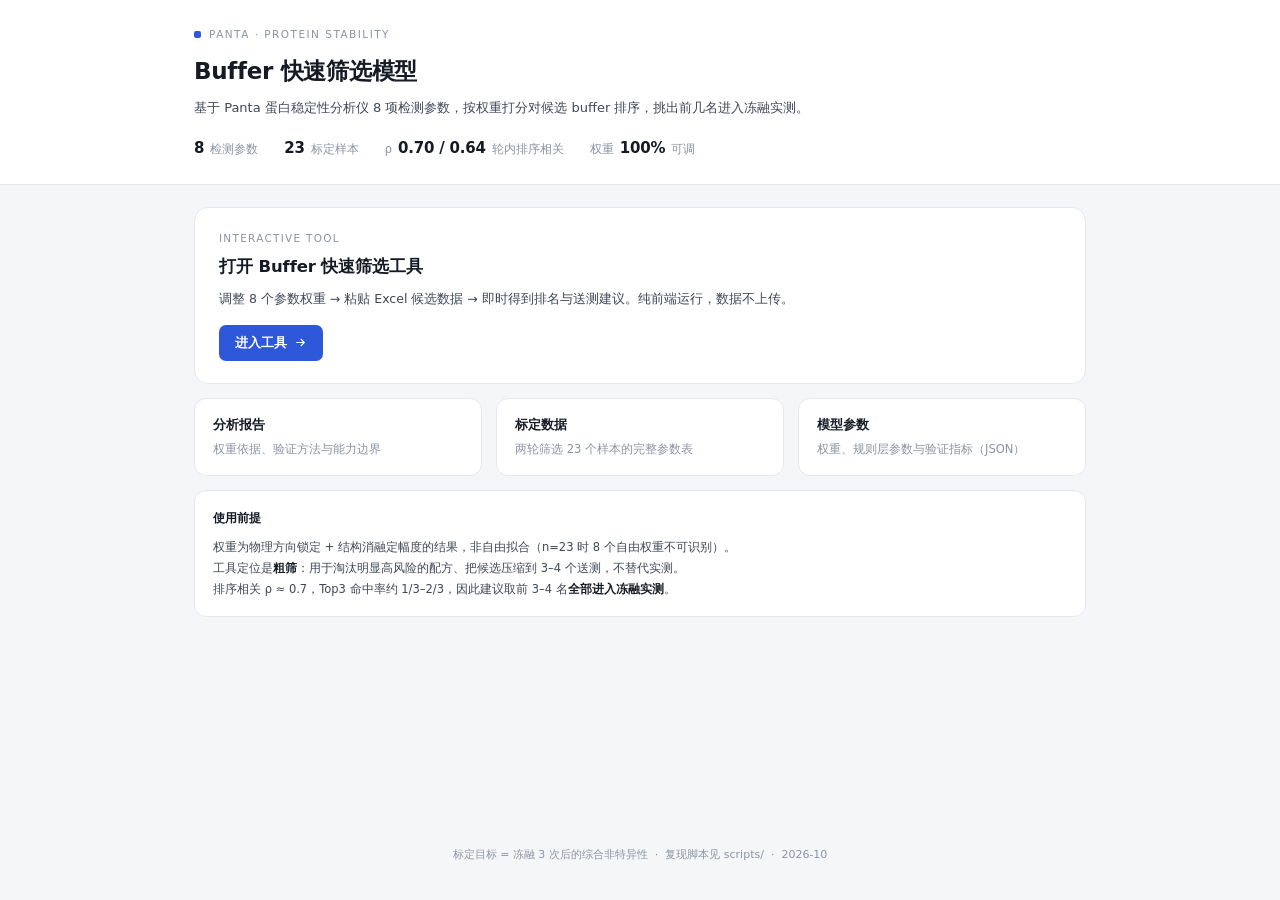
==== index.html @ dfb28c68 "Buffer 快速筛选模型：8 参数权重打分工具与标定数据" ====
<!DOCTYPE html>
<html lang="zh-CN">
<head>
<meta charset="UTF-8">
<meta name="viewport" content="width=device-width, initial-scale=1.0">
<title>Buffer 快速筛选 · 8 参数权重模型</title>
<style>
  :root{
    --bg:#f5f6f8; --card:#fff;
    --ink:#151a24; --ink2:#3f4756; --muted:#8b93a3;
    --line:#e5e8ee; --line2:#f0f2f6;
    --accent:#2f57d9; --accent-soft:#eef2fd;
  }
  *{margin:0;padding:0;box-sizing:border-box}
  body{
    font-family:"Segoe UI","Microsoft YaHei",system-ui,sans-serif;
    background:var(--bg); color:var(--ink);
    font-size:14px; line-height:1.6;
    -webkit-font-smoothing:antialiased;
    min-height:100vh; display:flex; flex-direction:column;
  }
  .num{font-variant-numeric:tabular-nums}
  .top{background:var(--card);border-bottom:1px solid var(--line)}
  .top .inner{max-width:940px;margin:0 auto;padding:26px 24px 24px}
  .mark{display:flex;align-items:center;gap:8px;font-size:10.5px;letter-spacing:.14em;
        text-transform:uppercase;color:var(--muted)}
  .mark i{width:7px;height:7px;border-radius:2px;background:var(--accent);display:block}
  h1{font-size:23px;font-weight:650;letter-spacing:-.3px;margin-top:10px}
  .lead{font-size:13px;color:var(--ink2);margin-top:8px;max-width:700px}
  .chips{display:flex;gap:26px;margin-top:18px;flex-wrap:wrap}
  .chip{display:flex;align-items:baseline;gap:6px;font-size:11.5px;color:var(--muted)}
  .chip b{font-size:15px;font-weight:650;color:var(--ink);letter-spacing:-.2px}

  .shell{max-width:940px;width:100%;margin:0 auto;padding:22px 24px 56px;flex:1}

  .hero{
    display:block; text-decoration:none; color:inherit;
    background:var(--card); border:1px solid var(--line); border-radius:14px;
    padding:22px 24px; transition:.18s; position:relative;
  }
  .hero:hover{border-color:#c9d3ec; box-shadow:0 4px 20px rgba(47,87,217,.07); transform:translateY(-1px)}
  .hero .eyebrow{font-size:10.5px;letter-spacing:.12em;text-transform:uppercase;color:var(--muted)}
  .hero h2{font-size:16.5px;font-weight:650;margin-top:7px;letter-spacing:-.1px}
  .hero p{font-size:12.5px;color:var(--ink2);margin-top:8px;max-width:600px}
  .hero .go{
    display:inline-flex; align-items:center; gap:7px; margin-top:16px;
    background:var(--accent); color:#fff; font-size:12.5px; font-weight:600;
    padding:8px 16px; border-radius:7px;
  }
  .hero:hover .go{opacity:.93}
  .hero .go svg{width:13px;height:13px;fill:none;stroke:#fff;stroke-width:2;stroke-linecap:round;stroke-linejoin:round}

  .grid{display:grid;grid-template-columns:repeat(3,1fr);gap:14px;margin-top:14px}
  @media(max-width:760px){ .grid{grid-template-columns:1fr} .chips{gap:18px} }
  a.card{
    display:block; text-decoration:none; color:inherit;
    background:var(--card); border:1px solid var(--line); border-radius:12px;
    padding:16px 18px; transition:.18s;
  }
  a.card:hover{border-color:#c9d3ec; box-shadow:0 3px 14px rgba(47,87,217,.06)}
  a.card .t{font-size:13px;font-weight:600}
  a.card .d{font-size:11.5px;color:var(--muted);margin-top:5px;line-height:1.65}

  .note{
    background:var(--card); border:1px solid var(--line); border-radius:12px;
    padding:16px 18px; margin-top:14px; font-size:11.5px; color:var(--ink2); line-height:1.85;
  }
  .note b{font-weight:600;color:var(--ink)}
  .note .hd{font-size:12px;font-weight:650;color:var(--ink);margin-bottom:7px}

  footer{
    max-width:940px;margin:0 auto;padding:0 24px 34px;
    font-size:11px;color:var(--muted);line-height:1.9;
  }
</style>
</head>
<body>

<div class="top">
  <div class="inner">
    <div class="mark"><i></i>Panta · Protein Stability</div>
    <h1>Buffer 快速筛选模型</h1>
    <div class="lead">基于 Panta 蛋白稳定性分析仪 8 项检测参数，按权重打分对候选 buffer 排序，挑出前几名进入冻融实测。</div>
    <div class="chips">
      <span class="chip"><b>8</b>检测参数</span>
      <span class="chip"><b>23</b>标定样本</span>
      <span class="chip">ρ <b class="num">0.70 / 0.64</b>轮内排序相关</span>
      <span class="chip">权重 <b>100%</b>可调</span>
    </div>
  </div>
</div>

<div class="shell">

  <a class="hero" href="./Buffer%E5%BF%AB%E9%80%9F%E7%AD%9B%E9%80%89%E5%B7%A5%E5%85%B7.html">
    <div class="eyebrow">Interactive Tool</div>
    <h2>打开 Buffer 快速筛选工具</h2>
    <p>调整 8 个参数权重 → 粘贴 Excel 候选数据 → 即时得到排名与送测建议。纯前端运行，数据不上传。</p>
    <span class="go">进入工具
      <svg viewBox="0 0 24 24"><path d="M5 12h14M13 6l6 6-6 6"/></svg>
    </span>
  </a>

  <div class="grid">
    <a class="card" href="./%E5%88%86%E6%9E%90%E6%8A%A5%E5%91%8A.md">
      <div class="t">分析报告</div>
      <div class="d">权重依据、验证方法与能力边界</div>
    </a>
    <a class="card" href="./data/buffer_screening.csv">
      <div class="t">标定数据</div>
      <div class="d">两轮筛选 23 个样本的完整参数表</div>
    </a>
    <a class="card" href="./model/eight_param_model.json">
      <div class="t">模型参数</div>
      <div class="d">权重、规则层参数与验证指标（JSON）</div>
    </a>
  </div>

  <div class="note">
    <div class="hd">使用前提</div>
    权重为物理方向锁定 + 结构消融定幅度的结果，非自由拟合（n=23 时 8 个自由权重不可识别）。<br>
    工具定位是<b>粗筛</b>：用于淘汰明显高风险的配方、把候选压缩到 3–4 个送测，不替代实测。<br>
    排序相关 ρ ≈ 0.7，Top3 命中率约 1/3–2/3，因此建议取前 3–4 名<b>全部进入冻融实测</b>。
  </div>

</div>

<footer>
  标定目标 = 冻融 3 次后的综合非特异性 &nbsp;·&nbsp; 复现脚本见 scripts/ &nbsp;·&nbsp; 2026-10
</footer>

</body>
</html>
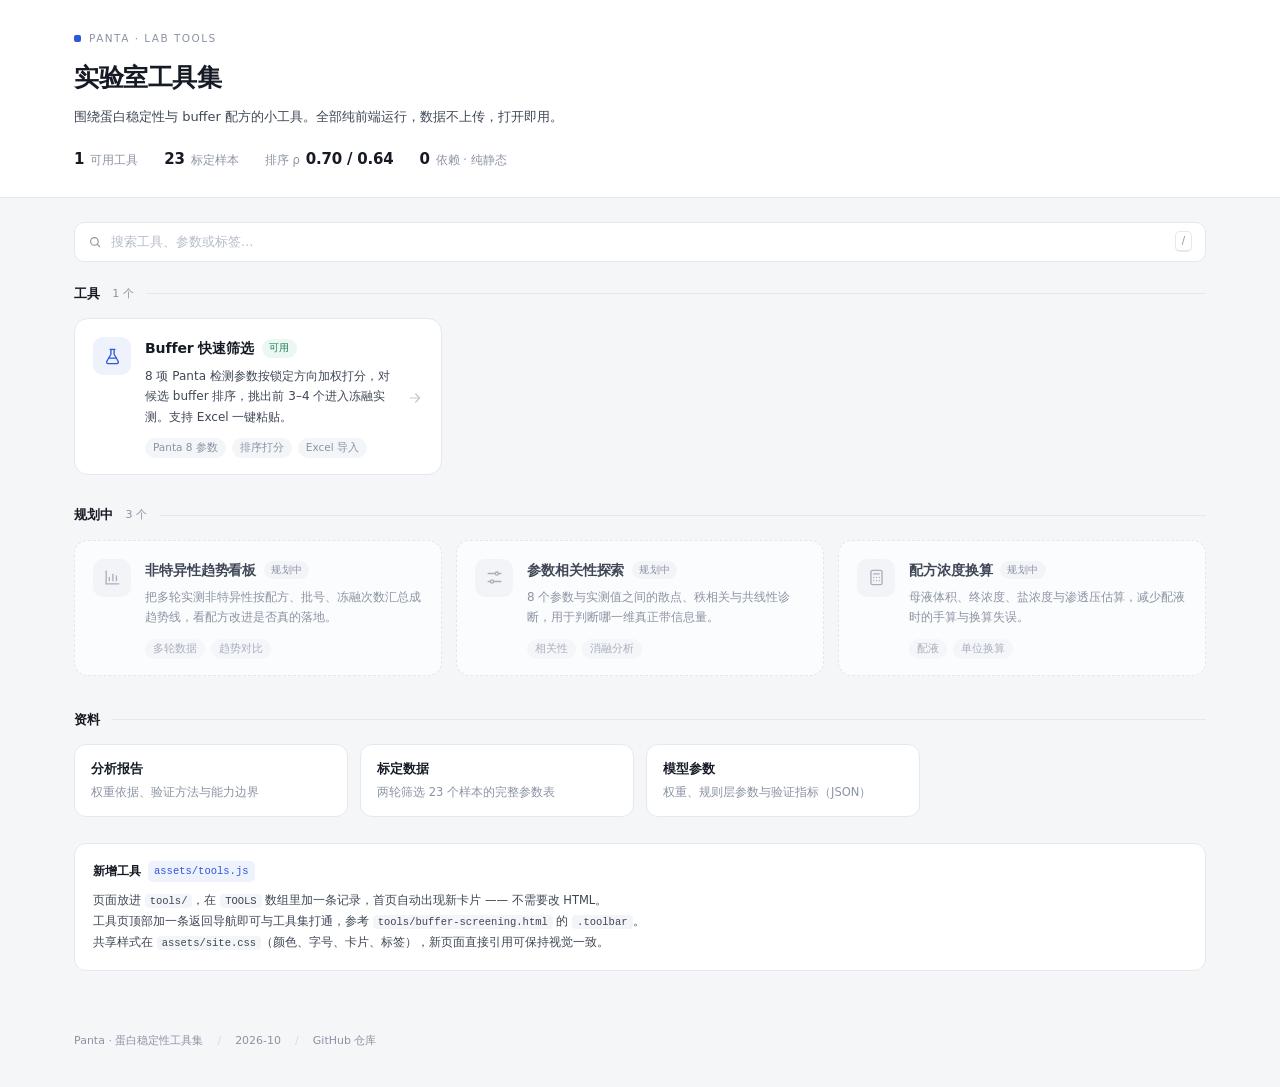
==== commit 09dbe9db: "重构为工具集：首页目录 + tools/ 工具页 + 共享样式与工具注册表" ====
--- a/index.html
+++ b/index.html
@@ -3,131 +3,80 @@
 <head>
 <meta charset="UTF-8">
 <meta name="viewport" content="width=device-width, initial-scale=1.0">
-<title>Buffer 快速筛选 · 8 参数权重模型</title>
-<style>
-  :root{
-    --bg:#f5f6f8; --card:#fff;
-    --ink:#151a24; --ink2:#3f4756; --muted:#8b93a3;
-    --line:#e5e8ee; --line2:#f0f2f6;
-    --accent:#2f57d9; --accent-soft:#eef2fd;
-  }
-  *{margin:0;padding:0;box-sizing:border-box}
-  body{
-    font-family:"Segoe UI","Microsoft YaHei",system-ui,sans-serif;
-    background:var(--bg); color:var(--ink);
-    font-size:14px; line-height:1.6;
-    -webkit-font-smoothing:antialiased;
-    min-height:100vh; display:flex; flex-direction:column;
-  }
-  .num{font-variant-numeric:tabular-nums}
-  .top{background:var(--card);border-bottom:1px solid var(--line)}
-  .top .inner{max-width:940px;margin:0 auto;padding:26px 24px 24px}
-  .mark{display:flex;align-items:center;gap:8px;font-size:10.5px;letter-spacing:.14em;
-        text-transform:uppercase;color:var(--muted)}
-  .mark i{width:7px;height:7px;border-radius:2px;background:var(--accent);display:block}
-  h1{font-size:23px;font-weight:650;letter-spacing:-.3px;margin-top:10px}
-  .lead{font-size:13px;color:var(--ink2);margin-top:8px;max-width:700px}
-  .chips{display:flex;gap:26px;margin-top:18px;flex-wrap:wrap}
-  .chip{display:flex;align-items:baseline;gap:6px;font-size:11.5px;color:var(--muted)}
-  .chip b{font-size:15px;font-weight:650;color:var(--ink);letter-spacing:-.2px}
-
-  .shell{max-width:940px;width:100%;margin:0 auto;padding:22px 24px 56px;flex:1}
-
-  .hero{
-    display:block; text-decoration:none; color:inherit;
-    background:var(--card); border:1px solid var(--line); border-radius:14px;
-    padding:22px 24px; transition:.18s; position:relative;
-  }
-  .hero:hover{border-color:#c9d3ec; box-shadow:0 4px 20px rgba(47,87,217,.07); transform:translateY(-1px)}
-  .hero .eyebrow{font-size:10.5px;letter-spacing:.12em;text-transform:uppercase;color:var(--muted)}
-  .hero h2{font-size:16.5px;font-weight:650;margin-top:7px;letter-spacing:-.1px}
-  .hero p{font-size:12.5px;color:var(--ink2);margin-top:8px;max-width:600px}
-  .hero .go{
-    display:inline-flex; align-items:center; gap:7px; margin-top:16px;
-    background:var(--accent); color:#fff; font-size:12.5px; font-weight:600;
-    padding:8px 16px; border-radius:7px;
-  }
-  .hero:hover .go{opacity:.93}
-  .hero .go svg{width:13px;height:13px;fill:none;stroke:#fff;stroke-width:2;stroke-linecap:round;stroke-linejoin:round}
-
-  .grid{display:grid;grid-template-columns:repeat(3,1fr);gap:14px;margin-top:14px}
-  @media(max-width:760px){ .grid{grid-template-columns:1fr} .chips{gap:18px} }
-  a.card{
-    display:block; text-decoration:none; color:inherit;
-    background:var(--card); border:1px solid var(--line); border-radius:12px;
-    padding:16px 18px; transition:.18s;
-  }
-  a.card:hover{border-color:#c9d3ec; box-shadow:0 3px 14px rgba(47,87,217,.06)}
-  a.card .t{font-size:13px;font-weight:600}
-  a.card .d{font-size:11.5px;color:var(--muted);margin-top:5px;line-height:1.65}
-
-  .note{
-    background:var(--card); border:1px solid var(--line); border-radius:12px;
-    padding:16px 18px; margin-top:14px; font-size:11.5px; color:var(--ink2); line-height:1.85;
-  }
-  .note b{font-weight:600;color:var(--ink)}
-  .note .hd{font-size:12px;font-weight:650;color:var(--ink);margin-bottom:7px}
-
-  footer{
-    max-width:940px;margin:0 auto;padding:0 24px 34px;
-    font-size:11px;color:var(--muted);line-height:1.9;
-  }
-</style>
+<title>实验室工具集 · Panta</title>
+<meta name="description" content="蛋白稳定性与 buffer 配方相关的小工具集合：快速筛选、趋势看板、参数探索。">
+<link rel="stylesheet" href="assets/site.css">
 </head>
 <body>
 
 <div class="top">
   <div class="inner">
-    <div class="mark"><i></i>Panta · Protein Stability</div>
-    <h1>Buffer 快速筛选模型</h1>
-    <div class="lead">基于 Panta 蛋白稳定性分析仪 8 项检测参数，按权重打分对候选 buffer 排序，挑出前几名进入冻融实测。</div>
+    <div class="mark"><i></i>Panta · Lab Tools</div>
+    <h1>实验室工具集</h1>
+    <div class="lead">围绕蛋白稳定性与 buffer 配方的小工具。全部纯前端运行，数据不上传，打开即用。</div>
     <div class="chips">
-      <span class="chip"><b>8</b>检测参数</span>
-      <span class="chip"><b>23</b>标定样本</span>
-      <span class="chip">ρ <b class="num">0.70 / 0.64</b>轮内排序相关</span>
-      <span class="chip">权重 <b>100%</b>可调</span>
+      <span class="chip"><b id="cntS1">1</b> 可用工具</span>
+      <span class="chip"><b>23</b> 标定样本</span>
+      <span class="chip">排序 ρ <b class="num">0.70 / 0.64</b></span>
+      <span class="chip"><b>0</b> 依赖 · 纯静态</span>
     </div>
   </div>
 </div>
 
 <div class="shell">
 
-  <a class="hero" href="./Buffer%E5%BF%AB%E9%80%9F%E7%AD%9B%E9%80%89%E5%B7%A5%E5%85%B7.html">
-    <div class="eyebrow">Interactive Tool</div>
-    <h2>打开 Buffer 快速筛选工具</h2>
-    <p>调整 8 个参数权重 → 粘贴 Excel 候选数据 → 即时得到排名与送测建议。纯前端运行，数据不上传。</p>
-    <span class="go">进入工具
-      <svg viewBox="0 0 24 24"><path d="M5 12h14M13 6l6 6-6 6"/></svg>
-    </span>
-  </a>
-
-  <div class="grid">
-    <a class="card" href="./%E5%88%86%E6%9E%90%E6%8A%A5%E5%91%8A.md">
-      <div class="t">分析报告</div>
-      <div class="d">权重依据、验证方法与能力边界</div>
-    </a>
-    <a class="card" href="./data/buffer_screening.csv">
-      <div class="t">标定数据</div>
-      <div class="d">两轮筛选 23 个样本的完整参数表</div>
-    </a>
-    <a class="card" href="./model/eight_param_model.json">
-      <div class="t">模型参数</div>
-      <div class="d">权重、规则层参数与验证指标（JSON）</div>
-    </a>
+  <div class="search">
+    <svg viewBox="0 0 24 24"><circle cx="11" cy="11" r="6.5"/><path d="M16 16l4 4"/></svg>
+    <input id="q" type="text" placeholder="搜索工具、参数或标签…" autocomplete="off" aria-label="搜索工具">
+    <button class="clr" id="clr" aria-label="清空" style="display:none">×</button>
+    <kbd>/</kbd>
   </div>
 
+  <div id="sectLive">
+    <div class="sect-hd">
+      <h2>工具</h2>
+      <span class="cnt" id="cntLive">1 个</span>
+      <span class="line"></span>
+    </div>
+    <div class="grid" id="gridLive"></div>
+  </div>
+
+  <div id="sectSoon" style="margin-top:30px">
+    <div class="sect-hd">
+      <h2>规划中</h2>
+      <span class="cnt" id="cntSoon">3 个</span>
+      <span class="line"></span>
+    </div>
+    <div class="grid" id="gridSoon"></div>
+  </div>
+
+  <div class="empty-result" id="noResult" style="display:none">
+    没有匹配的工具。<b>换个关键词</b>，或直接打开 Buffer 快速筛选。
+  </div>
+
+  <div class="sect-hd" style="margin-top:34px">
+    <h2>资料</h2>
+    <span class="line"></span>
+  </div>
+  <div class="docs" id="docList"></div>
+
   <div class="note">
-    <div class="hd">使用前提</div>
-    权重为物理方向锁定 + 结构消融定幅度的结果，非自由拟合（n=23 时 8 个自由权重不可识别）。<br>
-    工具定位是<b>粗筛</b>：用于淘汰明显高风险的配方、把候选压缩到 3–4 个送测，不替代实测。<br>
-    排序相关 ρ ≈ 0.7，Top3 命中率约 1/3–2/3，因此建议取前 3–4 名<b>全部进入冻融实测</b>。
+    <div class="hd">新增工具 <span class="k">assets/tools.js</span></div>
+    页面放进 <code>tools/</code>，在 <code>TOOLS</code> 数组里加一条记录，首页自动出现新卡片 —— 不需要改 HTML。<br>
+    工具页顶部加一条返回导航即可与工具集打通，参考 <code>tools/buffer-screening.html</code> 的 <code>.toolbar</code>。<br>
+    共享样式在 <code>assets/site.css</code>（颜色、字号、卡片、标签），新页面直接引用可保持视觉一致。
   </div>
 
 </div>
 
 <footer>
-  标定目标 = 冻融 3 次后的综合非特异性 &nbsp;·&nbsp; 复现脚本见 scripts/ &nbsp;·&nbsp; 2026-10
+  <span>Panta · 蛋白稳定性工具集</span>
+  <span class="sep">/</span>
+  <span>2026-10</span>
+  <span class="sep">/</span>
+  <a href="https://github.com/JachinHu/buffer-screening-model">GitHub 仓库</a>
 </footer>
 
+<script src="assets/tools.js"></script>
 </body>
 </html>
--- a/assets/site.css
+++ b/assets/site.css
@@ -0,0 +1,171 @@
+/* ==========================================================================
+   实验室工具集 · 共享样式
+   设计变量（新增工具页可直接引用，保持视觉一致）
+   ========================================================================== */
+:root{
+  --bg:#f5f6f8; --card:#fff;
+  --ink:#151a24; --ink2:#3f4756; --muted:#8b93a3;
+  --line:#e5e8ee; --line2:#f0f2f6;
+  --accent:#2f57d9; --accent-soft:#eef2fd;
+  --red:#b8454f; --red-soft:#fbeeef;
+  --amber:#a06f16; --amber-soft:#fbf4e6;
+  --green:#187a55; --green-soft:#ecf7f1;
+  --b:#74819a;
+  --radius:14px;
+  --shadow:0 4px 20px rgba(47,87,217,.07);
+}
+*{margin:0;padding:0;box-sizing:border-box}
+body{
+  font-family:"Segoe UI","Microsoft YaHei",system-ui,sans-serif;
+  background:var(--bg); color:var(--ink);
+  font-size:14px; line-height:1.6;
+  -webkit-font-smoothing:antialiased;
+}
+a{color:inherit}
+.num{font-variant-numeric:tabular-nums}
+
+/* ---------- 工具页顶部返回条 ---------- */
+.toolbar{background:var(--card);border-bottom:1px solid var(--line)}
+.toolbar .inner{
+  max-width:1180px;margin:0 auto;padding:0 24px;height:42px;
+  display:flex;align-items:center;gap:14px;font-size:12px;
+}
+.toolbar .back{
+  display:inline-flex;align-items:center;gap:6px;text-decoration:none;
+  color:var(--ink2);padding:4px 9px 4px 7px;border-radius:7px;transition:.15s;
+}
+.toolbar .back:hover{background:var(--accent-soft);color:var(--accent)}
+.toolbar .back svg{width:12px;height:12px;fill:none;stroke:currentColor;stroke-width:2;stroke-linecap:round;stroke-linejoin:round}
+.toolbar .crumb{color:var(--muted);font-size:11.5px}
+.toolbar .crumb b{font-weight:550;color:var(--ink2)}
+.toolbar .right{margin-left:auto;display:flex;align-items:center;gap:7px;color:var(--muted);font-size:11px}
+.toolbar .right i{width:6px;height:6px;border-radius:50%;background:#25a06b;display:block}
+
+/* ---------- 首页 ---------- */
+.top{background:var(--card);border-bottom:1px solid var(--line)}
+.top .inner{max-width:1180px;margin:0 auto;padding:30px 24px 26px}
+.mark{display:flex;align-items:center;gap:8px;font-size:10.5px;letter-spacing:.14em;
+      text-transform:uppercase;color:var(--muted)}
+.mark i{width:7px;height:7px;border-radius:2px;background:var(--accent);display:block}
+h1{font-size:25px;font-weight:650;letter-spacing:-.4px;margin-top:11px}
+.lead{font-size:13px;color:var(--ink2);margin-top:8px;max-width:660px;line-height:1.75}
+.chips{display:flex;gap:26px;margin-top:18px;flex-wrap:wrap}
+.chip{display:flex;align-items:baseline;gap:6px;font-size:11.5px;color:var(--muted)}
+.chip b{font-size:15px;font-weight:650;color:var(--ink);letter-spacing:-.2px}
+
+.shell{max-width:1180px;margin:0 auto;padding:24px 24px 60px}
+.sect-hd{display:flex;align-items:center;gap:12px;margin:0 0 14px}
+.sect-hd h2{font-size:13px;font-weight:650;letter-spacing:.01em}
+.sect-hd .cnt{font-size:11px;color:var(--muted)}
+.sect-hd .line{flex:1;height:1px;background:var(--line)}
+.sect-hd + .grid{margin-top:0}
+.grid{display:grid;grid-template-columns:repeat(auto-fill,minmax(330px,1fr));gap:14px}
+
+/* 搜索 */
+.search{
+  display:flex;align-items:center;gap:9px;background:var(--card);
+  border:1px solid var(--line);border-radius:10px;padding:0 13px;height:40px;
+  margin-bottom:22px;transition:.15s;
+}
+.search:focus-within{border-color:var(--accent);box-shadow:0 0 0 3px rgba(47,87,217,.07)}
+.search svg{width:14px;height:14px;fill:none;stroke:var(--muted);stroke-width:2;stroke-linecap:round;flex:0 0 auto}
+.search input{
+  flex:1;border:none;outline:none;background:transparent;font-family:inherit;
+  font-size:12.5px;color:var(--ink);height:100%;
+}
+.search input::placeholder{color:#b6bdc9}
+.search kbd{
+  font-family:inherit;font-size:10px;color:var(--muted);border:1px solid var(--line);
+  border-bottom-width:2px;border-radius:5px;padding:1px 6px;line-height:1.6;
+}
+.search .clr{border:none;background:transparent;color:#c3c9d4;font-size:15px;cursor:pointer;
+  line-height:1;padding:0 2px;font-family:inherit}
+.search .clr:hover{color:var(--ink)}
+
+/* 工具卡 */
+a.tool,div.tool{
+  display:flex;gap:14px;align-items:flex-start;text-decoration:none;color:inherit;
+  background:var(--card);border:1px solid var(--line);border-radius:var(--radius);
+  padding:18px 18px 16px;transition:.18s;position:relative;
+}
+a.tool:hover{border-color:#c9d3ec;box-shadow:var(--shadow);transform:translateY(-1px)}
+.tool .ic{
+  flex:0 0 auto;width:38px;height:38px;border-radius:10px;background:var(--accent-soft);
+  display:flex;align-items:center;justify-content:center;
+}
+.tool .ic svg{width:19px;height:19px;fill:none;stroke:var(--accent);stroke-width:1.7;
+  stroke-linecap:round;stroke-linejoin:round}
+.tool .bd{min-width:0;flex:1}
+.tool .nm{display:flex;align-items:center;gap:8px;font-size:14px;font-weight:600;letter-spacing:-.1px}
+.tool .ds{font-size:12px;color:var(--ink2);margin-top:6px;line-height:1.7}
+.tool .tags{display:flex;gap:6px;flex-wrap:wrap;margin-top:11px}
+.tool .tags span{
+  font-size:10.5px;color:var(--muted);background:#f3f5f8;
+  padding:1px 8px;border-radius:20px;line-height:1.7;
+}
+.tool .arw{
+  flex:0 0 auto;align-self:center;color:#c3c9d4;transition:.18s;
+  width:16px;height:16px;display:block;
+}
+.tool .arw svg{width:16px;height:16px;fill:none;stroke:currentColor;stroke-width:1.8;
+  stroke-linecap:round;stroke-linejoin:round}
+a.tool:hover .arw{color:var(--accent);transform:translateX(2px)}
+
+.badge{font-size:9.5px;letter-spacing:.04em;padding:1px 7px;border-radius:20px;line-height:1.7;font-weight:500}
+.badge.live{color:var(--green);background:var(--green-soft)}
+.badge.soon{color:var(--muted);background:#f2f4f8}
+.badge.beta{color:var(--amber);background:var(--amber-soft)}
+
+/* 规划中的卡 */
+div.tool.soon{
+  background:#fbfcfd;border-style:dashed;border-color:#e2e6ee;
+}
+div.tool.soon .ic{background:#f2f4f8}
+div.tool.soon .ic svg{stroke:#a8b0be}
+div.tool.soon .nm{color:var(--ink2)}
+div.tool.soon .ds{color:var(--muted)}
+div.tool.soon .tags span{background:#f5f6f9;color:#a8b0be}
+
+/* 文档行 */
+.docs{display:grid;grid-template-columns:repeat(auto-fill,minmax(220px,1fr));gap:12px;margin-top:14px}
+a.doc{
+  display:block;text-decoration:none;color:inherit;background:var(--card);
+  border:1px solid var(--line);border-radius:12px;padding:14px 16px;transition:.18s;
+}
+a.doc:hover{border-color:#c9d3ec;box-shadow:0 3px 14px rgba(47,87,217,.06)}
+a.doc .t{font-size:12.5px;font-weight:600}
+a.doc .d{font-size:11.5px;color:var(--muted);margin-top:4px;line-height:1.65}
+
+/* 说明条 */
+.note{
+  background:var(--card);border:1px solid var(--line);border-radius:12px;
+  padding:16px 18px;margin-top:26px;font-size:11.5px;color:var(--ink2);line-height:1.85;
+}
+.note .hd{font-size:12px;font-weight:650;color:var(--ink);margin-bottom:7px;display:flex;align-items:center;gap:7px}
+.note .hd .k{font-family:Consolas,"SF Mono",Menlo,monospace;font-size:10.5px;color:var(--accent);
+  background:var(--accent-soft);padding:1px 6px;border-radius:5px;font-weight:400}
+.note code{font-family:Consolas,"SF Mono",Menlo,monospace;font-size:10.5px;
+  background:#f3f5f8;padding:1px 5px;border-radius:4px;color:var(--ink2)}
+
+.empty-result{
+  padding:44px 12px;text-align:center;color:var(--muted);font-size:12.5px;
+  background:var(--card);border:1px dashed var(--line);border-radius:var(--radius);
+}
+.empty-result b{color:var(--ink2);font-weight:550}
+
+footer{
+  max-width:1180px;margin:0 auto;padding:0 24px 36px;
+  font-size:11px;color:var(--muted);line-height:1.9;
+  display:flex;gap:14px;flex-wrap:wrap;align-items:center;
+}
+footer .sep{color:#d6dae3}
+footer a{text-decoration:none}
+footer a:hover{color:var(--accent)}
+
+@media(max-width:760px){
+  .chips{gap:18px}
+  .grid{grid-template-columns:1fr}
+  .top .inner{padding:24px 18px 22px}
+  .shell{padding:20px 18px 48px}
+  h1{font-size:22px}
+}
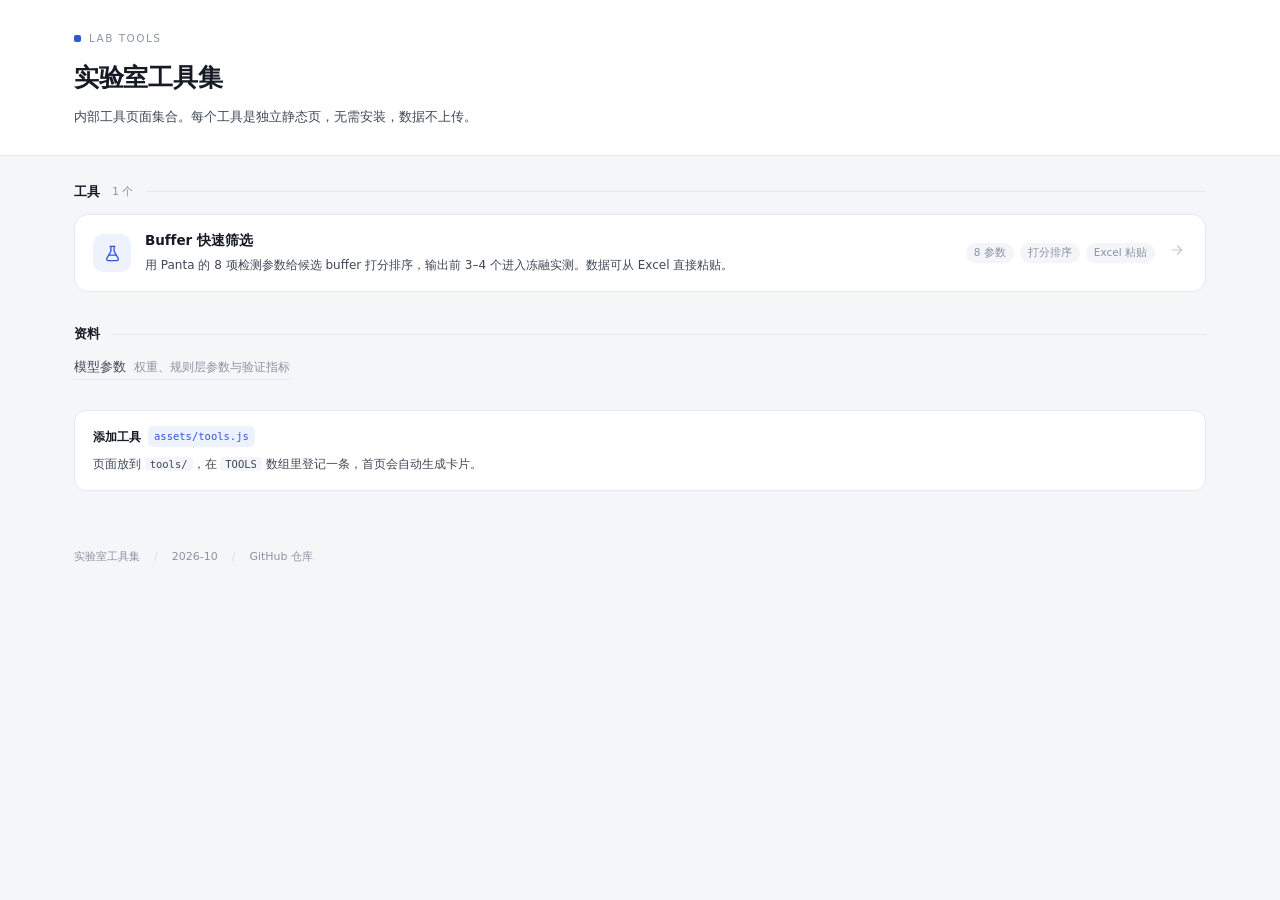
==== commit d9535f64: "首页精简：移除规划中占位与搜索，工具列表改为行式，文案去修饰" ====
--- a/index.html
+++ b/index.html
@@ -3,74 +3,47 @@
 <head>
 <meta charset="UTF-8">
 <meta name="viewport" content="width=device-width, initial-scale=1.0">
-<title>实验室工具集 · Panta</title>
-<meta name="description" content="蛋白稳定性与 buffer 配方相关的小工具集合：快速筛选、趋势看板、参数探索。">
+<title>实验室工具集</title>
 <link rel="stylesheet" href="assets/site.css">
 </head>
 <body>
 
 <div class="top">
   <div class="inner">
-    <div class="mark"><i></i>Panta · Lab Tools</div>
+    <div class="mark"><i></i>Lab Tools</div>
     <h1>实验室工具集</h1>
-    <div class="lead">围绕蛋白稳定性与 buffer 配方的小工具。全部纯前端运行，数据不上传，打开即用。</div>
-    <div class="chips">
-      <span class="chip"><b id="cntS1">1</b> 可用工具</span>
-      <span class="chip"><b>23</b> 标定样本</span>
-      <span class="chip">排序 ρ <b class="num">0.70 / 0.64</b></span>
-      <span class="chip"><b>0</b> 依赖 · 纯静态</span>
-    </div>
+    <div class="lead">内部工具页面集合。每个工具是独立静态页，无需安装，数据不上传。</div>
   </div>
 </div>
 
 <div class="shell">
 
-  <div class="search">
-    <svg viewBox="0 0 24 24"><circle cx="11" cy="11" r="6.5"/><path d="M16 16l4 4"/></svg>
-    <input id="q" type="text" placeholder="搜索工具、参数或标签…" autocomplete="off" aria-label="搜索工具">
-    <button class="clr" id="clr" aria-label="清空" style="display:none">×</button>
-    <kbd>/</kbd>
-  </div>
-
   <div id="sectLive">
     <div class="sect-hd">
       <h2>工具</h2>
-      <span class="cnt" id="cntLive">1 个</span>
+      <span class="cnt" id="cntLive"></span>
       <span class="line"></span>
     </div>
-    <div class="grid" id="gridLive"></div>
+    <div class="list" id="gridLive"></div>
   </div>
 
-  <div id="sectSoon" style="margin-top:30px">
+  <div id="sectDocs" style="margin-top:32px">
     <div class="sect-hd">
-      <h2>规划中</h2>
-      <span class="cnt" id="cntSoon">3 个</span>
+      <h2>资料</h2>
       <span class="line"></span>
     </div>
-    <div class="grid" id="gridSoon"></div>
+    <div class="doclist" id="docList"></div>
   </div>
 
-  <div class="empty-result" id="noResult" style="display:none">
-    没有匹配的工具。<b>换个关键词</b>，或直接打开 Buffer 快速筛选。
-  </div>
-
-  <div class="sect-hd" style="margin-top:34px">
-    <h2>资料</h2>
-    <span class="line"></span>
-  </div>
-  <div class="docs" id="docList"></div>
-
   <div class="note">
-    <div class="hd">新增工具 <span class="k">assets/tools.js</span></div>
-    页面放进 <code>tools/</code>，在 <code>TOOLS</code> 数组里加一条记录，首页自动出现新卡片 —— 不需要改 HTML。<br>
-    工具页顶部加一条返回导航即可与工具集打通，参考 <code>tools/buffer-screening.html</code> 的 <code>.toolbar</code>。<br>
-    共享样式在 <code>assets/site.css</code>（颜色、字号、卡片、标签），新页面直接引用可保持视觉一致。
+    <div class="hd">添加工具 <span class="k">assets/tools.js</span></div>
+    页面放到 <code>tools/</code>，在 <code>TOOLS</code> 数组里登记一条，首页会自动生成卡片。
   </div>
 
 </div>
 
 <footer>
-  <span>Panta · 蛋白稳定性工具集</span>
+  <span>实验室工具集</span>
   <span class="sep">/</span>
   <span>2026-10</span>
   <span class="sep">/</span>
--- a/assets/site.css
+++ b/assets/site.css
@@ -1,6 +1,6 @@
 /* ==========================================================================
    实验室工具集 · 共享样式
-   设计变量（新增工具页可直接引用，保持视觉一致）
+   设计变量（新工具页直接引用，保持视觉一致）
    ========================================================================== */
 :root{
   --bg:#f5f6f8; --card:#fff;
@@ -41,117 +41,76 @@
 .toolbar .right{margin-left:auto;display:flex;align-items:center;gap:7px;color:var(--muted);font-size:11px}
 .toolbar .right i{width:6px;height:6px;border-radius:50%;background:#25a06b;display:block}
 
-/* ---------- 首页 ---------- */
+/* ---------- 首页头部 ---------- */
 .top{background:var(--card);border-bottom:1px solid var(--line)}
 .top .inner{max-width:1180px;margin:0 auto;padding:30px 24px 26px}
 .mark{display:flex;align-items:center;gap:8px;font-size:10.5px;letter-spacing:.14em;
       text-transform:uppercase;color:var(--muted)}
 .mark i{width:7px;height:7px;border-radius:2px;background:var(--accent);display:block}
-h1{font-size:25px;font-weight:650;letter-spacing:-.4px;margin-top:11px}
-.lead{font-size:13px;color:var(--ink2);margin-top:8px;max-width:660px;line-height:1.75}
-.chips{display:flex;gap:26px;margin-top:18px;flex-wrap:wrap}
-.chip{display:flex;align-items:baseline;gap:6px;font-size:11.5px;color:var(--muted)}
-.chip b{font-size:15px;font-weight:650;color:var(--ink);letter-spacing:-.2px}
+h1{font-size:25px;font-weight:650;letter-spacing:-.3px;margin-top:11px}
+.lead{font-size:13px;color:var(--ink2);margin-top:8px;max-width:640px;line-height:1.75}
 
-.shell{max-width:1180px;margin:0 auto;padding:24px 24px 60px}
-.sect-hd{display:flex;align-items:center;gap:12px;margin:0 0 14px}
-.sect-hd h2{font-size:13px;font-weight:650;letter-spacing:.01em}
+.shell{max-width:1180px;margin:0 auto;padding:26px 24px 56px}
+
+/* ---------- 区块标题 ---------- */
+.sect-hd{display:flex;align-items:center;gap:12px;margin:0 0 12px}
+.sect-hd h2{font-size:13px;font-weight:650}
 .sect-hd .cnt{font-size:11px;color:var(--muted)}
 .sect-hd .line{flex:1;height:1px;background:var(--line)}
-.sect-hd + .grid{margin-top:0}
-.grid{display:grid;grid-template-columns:repeat(auto-fill,minmax(330px,1fr));gap:14px}
 
-/* 搜索 */
-.search{
-  display:flex;align-items:center;gap:9px;background:var(--card);
-  border:1px solid var(--line);border-radius:10px;padding:0 13px;height:40px;
-  margin-bottom:22px;transition:.15s;
+/* ---------- 工具列表 ---------- */
+.list{
+  background:var(--card);border:1px solid var(--line);border-radius:var(--radius);
+  overflow:hidden;
 }
-.search:focus-within{border-color:var(--accent);box-shadow:0 0 0 3px rgba(47,87,217,.07)}
-.search svg{width:14px;height:14px;fill:none;stroke:var(--muted);stroke-width:2;stroke-linecap:round;flex:0 0 auto}
-.search input{
-  flex:1;border:none;outline:none;background:transparent;font-family:inherit;
-  font-size:12.5px;color:var(--ink);height:100%;
+.row{
+  display:grid;grid-template-columns:38px minmax(0,1fr) auto 18px;
+  gap:14px;align-items:center;padding:15px 18px;
+  text-decoration:none;color:inherit;border-top:1px solid var(--line2);transition:.15s;
 }
-.search input::placeholder{color:#b6bdc9}
-.search kbd{
-  font-family:inherit;font-size:10px;color:var(--muted);border:1px solid var(--line);
-  border-bottom-width:2px;border-radius:5px;padding:1px 6px;line-height:1.6;
-}
-.search .clr{border:none;background:transparent;color:#c3c9d4;font-size:15px;cursor:pointer;
-  line-height:1;padding:0 2px;font-family:inherit}
-.search .clr:hover{color:var(--ink)}
-
-/* 工具卡 */
-a.tool,div.tool{
-  display:flex;gap:14px;align-items:flex-start;text-decoration:none;color:inherit;
-  background:var(--card);border:1px solid var(--line);border-radius:var(--radius);
-  padding:18px 18px 16px;transition:.18s;position:relative;
-}
-a.tool:hover{border-color:#c9d3ec;box-shadow:var(--shadow);transform:translateY(-1px)}
-.tool .ic{
-  flex:0 0 auto;width:38px;height:38px;border-radius:10px;background:var(--accent-soft);
+.row:first-child{border-top:none}
+.row:hover{background:#fafbfe}
+.row .ic{
+  width:38px;height:38px;border-radius:10px;background:var(--accent-soft);
   display:flex;align-items:center;justify-content:center;
 }
-.tool .ic svg{width:19px;height:19px;fill:none;stroke:var(--accent);stroke-width:1.7;
+.row .ic svg{width:19px;height:19px;fill:none;stroke:var(--accent);stroke-width:1.7;
   stroke-linecap:round;stroke-linejoin:round}
-.tool .bd{min-width:0;flex:1}
-.tool .nm{display:flex;align-items:center;gap:8px;font-size:14px;font-weight:600;letter-spacing:-.1px}
-.tool .ds{font-size:12px;color:var(--ink2);margin-top:6px;line-height:1.7}
-.tool .tags{display:flex;gap:6px;flex-wrap:wrap;margin-top:11px}
-.tool .tags span{
-  font-size:10.5px;color:var(--muted);background:#f3f5f8;
-  padding:1px 8px;border-radius:20px;line-height:1.7;
-}
-.tool .arw{
-  flex:0 0 auto;align-self:center;color:#c3c9d4;transition:.18s;
-  width:16px;height:16px;display:block;
-}
-.tool .arw svg{width:16px;height:16px;fill:none;stroke:currentColor;stroke-width:1.8;
+.row .bd{min-width:0}
+.row .nm{display:flex;align-items:center;gap:8px;font-size:13.5px;font-weight:600;letter-spacing:-.05px}
+.row .ds{display:block;font-size:12px;color:var(--ink2);margin-top:4px;line-height:1.65}
+.row .tags{display:flex;gap:6px;flex-wrap:wrap;justify-content:flex-end}
+.row .tags span{font-size:10.5px;color:var(--muted);background:#f3f5f8;
+  padding:1px 8px;border-radius:20px;line-height:1.7;white-space:nowrap}
+.row .arw{color:#c3c9d4;transition:.18s}
+.row .arw svg{width:16px;height:16px;fill:none;stroke:currentColor;stroke-width:1.8;
   stroke-linecap:round;stroke-linejoin:round}
-a.tool:hover .arw{color:var(--accent);transform:translateX(2px)}
+.row:hover .arw{color:var(--accent);transform:translateX(2px)}
 
 .badge{font-size:9.5px;letter-spacing:.04em;padding:1px 7px;border-radius:20px;line-height:1.7;font-weight:500}
 .badge.live{color:var(--green);background:var(--green-soft)}
 .badge.soon{color:var(--muted);background:#f2f4f8}
 .badge.beta{color:var(--amber);background:var(--amber-soft)}
 
-/* 规划中的卡 */
-div.tool.soon{
-  background:#fbfcfd;border-style:dashed;border-color:#e2e6ee;
+/* ---------- 资料 ---------- */
+.doclist{display:flex;flex-wrap:wrap;gap:10px 30px;font-size:12.5px}
+.doclist a{
+  display:inline-flex;align-items:baseline;gap:8px;text-decoration:none;color:var(--ink2);
+  border-bottom:1px solid var(--line);padding-bottom:2px;transition:.15s;
 }
-div.tool.soon .ic{background:#f2f4f8}
-div.tool.soon .ic svg{stroke:#a8b0be}
-div.tool.soon .nm{color:var(--ink2)}
-div.tool.soon .ds{color:var(--muted)}
-div.tool.soon .tags span{background:#f5f6f9;color:#a8b0be}
+.doclist a span{color:var(--muted);font-size:11.5px}
+.doclist a:hover{color:var(--accent);border-color:#c2cfef}
 
-/* 文档行 */
-.docs{display:grid;grid-template-columns:repeat(auto-fill,minmax(220px,1fr));gap:12px;margin-top:14px}
-a.doc{
-  display:block;text-decoration:none;color:inherit;background:var(--card);
-  border:1px solid var(--line);border-radius:12px;padding:14px 16px;transition:.18s;
-}
-a.doc:hover{border-color:#c9d3ec;box-shadow:0 3px 14px rgba(47,87,217,.06)}
-a.doc .t{font-size:12.5px;font-weight:600}
-a.doc .d{font-size:11.5px;color:var(--muted);margin-top:4px;line-height:1.65}
-
-/* 说明条 */
+/* ---------- 说明条 ---------- */
 .note{
   background:var(--card);border:1px solid var(--line);border-radius:12px;
-  padding:16px 18px;margin-top:26px;font-size:11.5px;color:var(--ink2);line-height:1.85;
+  padding:15px 18px;margin-top:30px;font-size:11.5px;color:var(--ink2);line-height:1.85;
 }
-.note .hd{font-size:12px;font-weight:650;color:var(--ink);margin-bottom:7px;display:flex;align-items:center;gap:7px}
+.note .hd{font-size:12px;font-weight:650;color:var(--ink);margin-bottom:6px;display:flex;align-items:center;gap:7px}
 .note .hd .k{font-family:Consolas,"SF Mono",Menlo,monospace;font-size:10.5px;color:var(--accent);
   background:var(--accent-soft);padding:1px 6px;border-radius:5px;font-weight:400}
 .note code{font-family:Consolas,"SF Mono",Menlo,monospace;font-size:10.5px;
   background:#f3f5f8;padding:1px 5px;border-radius:4px;color:var(--ink2)}
-
-.empty-result{
-  padding:44px 12px;text-align:center;color:var(--muted);font-size:12.5px;
-  background:var(--card);border:1px dashed var(--line);border-radius:var(--radius);
-}
-.empty-result b{color:var(--ink2);font-weight:550}
 
 footer{
   max-width:1180px;margin:0 auto;padding:0 24px 36px;
@@ -162,10 +121,10 @@
 footer a{text-decoration:none}
 footer a:hover{color:var(--accent)}
 
-@media(max-width:760px){
-  .chips{gap:18px}
-  .grid{grid-template-columns:1fr}
+@media(max-width:820px){
+  .row{grid-template-columns:34px minmax(0,1fr) 18px}
+  .row .tags{display:none}
   .top .inner{padding:24px 18px 22px}
-  .shell{padding:20px 18px 48px}
+  .shell{padding:22px 18px 46px}
   h1{font-size:22px}
 }
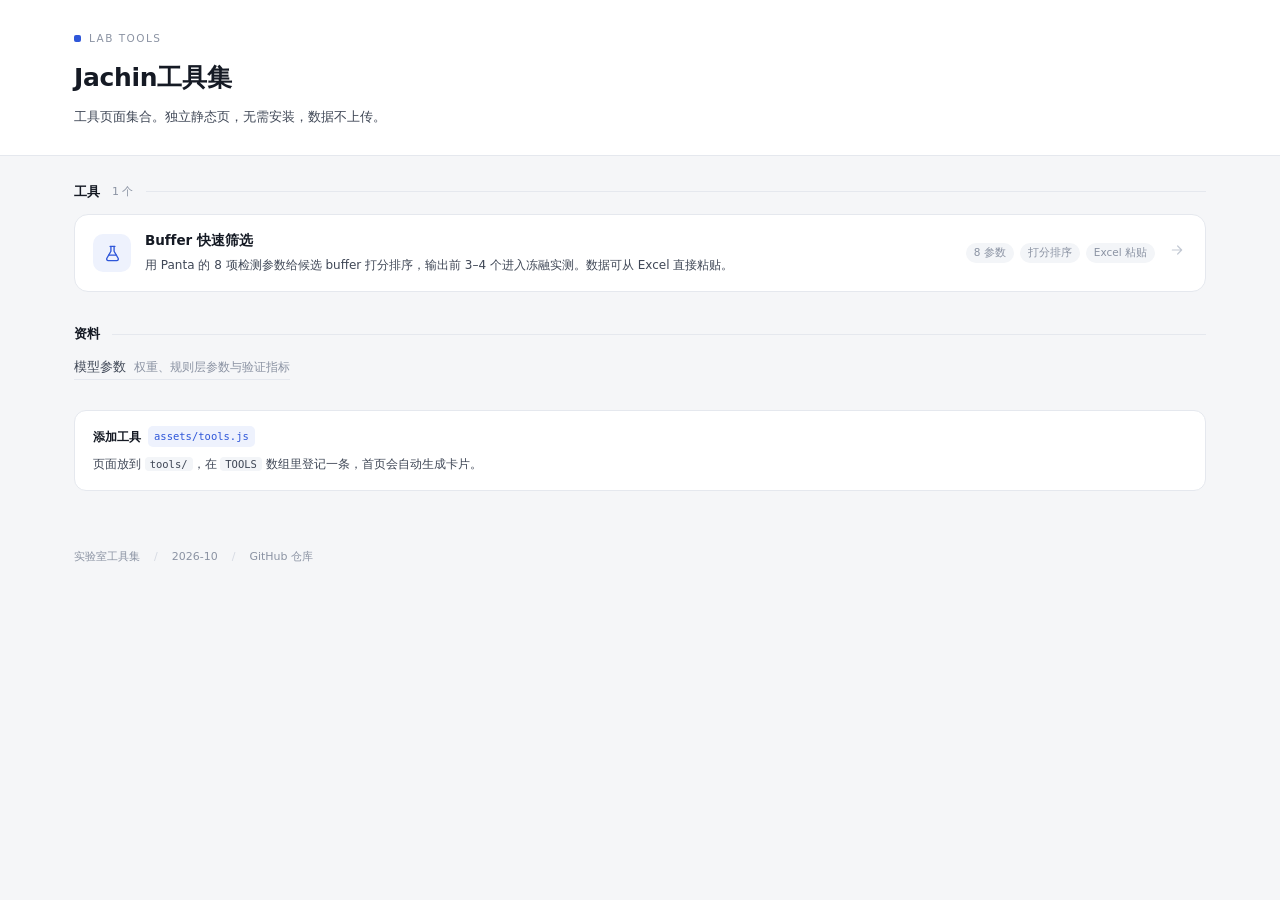
==== commit d6571e9c: "Update index.html" ====
--- a/index.html
+++ b/index.html
@@ -3,7 +3,7 @@
 <head>
 <meta charset="UTF-8">
 <meta name="viewport" content="width=device-width, initial-scale=1.0">
-<title>实验室工具集</title>
+<title>Jachin工具集</title>
 <link rel="stylesheet" href="assets/site.css">
 </head>
 <body>
@@ -11,8 +11,8 @@
 <div class="top">
   <div class="inner">
     <div class="mark"><i></i>Lab Tools</div>
-    <h1>实验室工具集</h1>
-    <div class="lead">内部工具页面集合。每个工具是独立静态页，无需安装，数据不上传。</div>
+    <h1>Jachin工具集</h1>
+    <div class="lead">工具页面集合。独立静态页，无需安装，数据不上传。</div>
   </div>
 </div>
 
